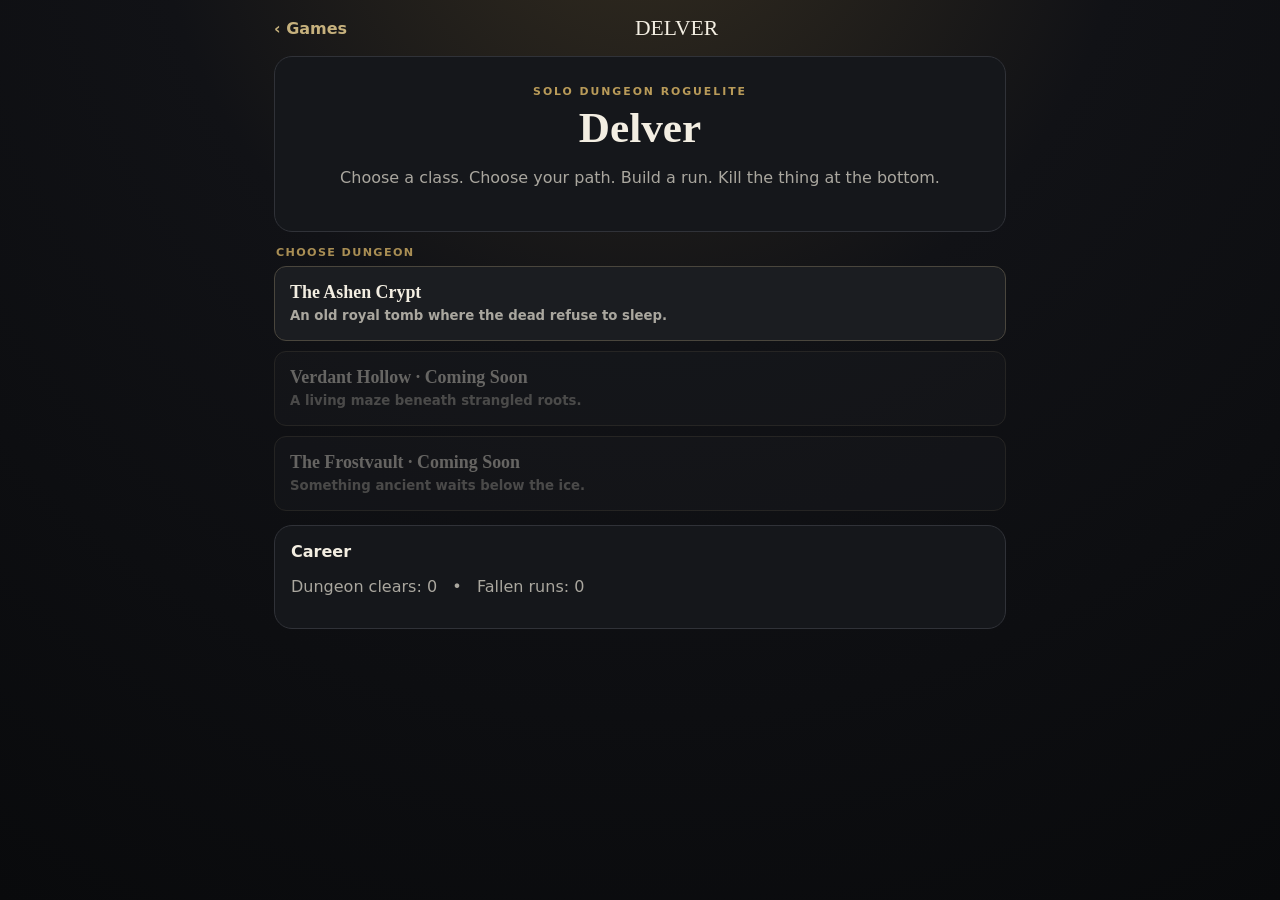
==== delver/index.html @ 5c70d093 "Add files via upload" ====
<!doctype html><html lang="en"><head><meta charset="utf-8"><meta name="viewport" content="width=device-width,initial-scale=1,viewport-fit=cover"><meta name="theme-color" content="#15130f"><link rel="stylesheet" href="styles.css"><title>Delver</title></head><body><main id="app"></main><script src="app.js"></script></body></html>
---- delver/styles.css ----
:root{font-family:Inter,ui-sans-serif,system-ui,-apple-system,sans-serif;color:#f3eee2;background:#0b0c0e}*{box-sizing:border-box}body{margin:0;background:radial-gradient(circle at 50% -15%,#342d20,#111216 40%,#090a0c 100%);min-height:100vh}.app{width:min(760px,100%);margin:auto;padding:calc(16px + env(safe-area-inset-top)) 14px calc(28px + env(safe-area-inset-bottom))}button{font:inherit;color:inherit;min-height:46px;border:1px solid #4a463d;border-radius:12px;background:#24231f;padding:10px 14px;font-weight:750}button:disabled{opacity:.38}button:active:not(:disabled){transform:scale(.98)}.primary{background:#8b7139;border-color:#b79852;color:#fff}.danger{background:#572828;border-color:#814242}.ghost{background:transparent}.top{display:flex;justify-content:space-between;align-items:center;gap:12px;margin-bottom:15px}.back{text-decoration:none;color:#c6b17d;font-weight:700}.brand{font-family:Georgia,serif;font-size:1.35rem}.panel{background:#15171b;border:1px solid #303238;border-radius:18px;padding:16px;margin-bottom:14px}.hero{text-align:center;padding:28px 18px}.kicker{font-size:.68rem;letter-spacing:.18em;font-weight:850;color:#b99b59}.hero h1,.screen-title{font-family:Georgia,serif;margin:5px 0 8px}.hero h1{font-size:2.7rem}.muted{color:#aaa79f}.dungeons,.classes,.choices,.upgrades{display:grid;gap:10px}.dungeon,.class-card,.choice,.upgrade{text-align:left;width:100%;padding:15px;background:#1b1d21}.dungeon strong,.class-card strong,.choice strong,.upgrade strong{display:block;font-family:Georgia,serif;font-size:1.12rem;margin-bottom:4px}.dungeon span,.class-card span,.choice span,.upgrade span{display:block;color:#aaa79f;font-size:.83rem;line-height:1.35}.locked{opacity:.45}.stats{display:grid;grid-template-columns:repeat(4,1fr);gap:7px;margin-bottom:12px}.stat{background:#17191d;border:1px solid #303238;border-radius:12px;padding:9px 5px;text-align:center}.stat span{display:block;color:#918f89;font-size:.65rem;text-transform:uppercase}.stat strong{font-size:1.05rem}.map{display:flex;gap:5px;align-items:center;justify-content:center;overflow:auto;padding:5px 0 12px}.node{flex:0 0 35px;height:35px;border-radius:50%;border:1px solid #4b4b49;display:grid;place-items:center;font-size:.7rem;color:#8d8b84}.node.done{background:#5f512f;color:white}.node.current{border-color:#d0ac58;color:#f4d78f;box-shadow:0 0 0 2px #d0ac5828}.line{width:14px;height:1px;background:#494949;flex:0 0 14px}.enemy{padding:13px;border:1px solid #493838;background:#21191a;border-radius:14px;margin:9px 0}.enemy-head{display:flex;justify-content:space-between;gap:8px}.enemy h3{margin:0;font-family:Georgia,serif}.hpbar{height:7px;background:#382526;border-radius:99px;overflow:hidden;margin:9px 0}.hpfill{height:100%;background:#a74e4e}.combat-actions{display:grid;grid-template-columns:1fr 1fr;gap:8px}.message{padding:11px 12px;border-left:3px solid #a88a48;background:#1b1a16;color:#d2c7ad;margin-bottom:10px;font-size:.87rem}.log{font-size:.78rem;color:#96938d;max-height:120px;overflow:auto}.log div{padding:4px 0;border-bottom:1px solid #24262a}.ability{color:#d7bd7d}.loot{color:#8fc29a}.room-icon{font-size:2.3rem;text-align:center;margin:5px}.result{text-align:center;padding:25px 10px}.result .big{font-size:3.5rem}.result h2{font-family:Georgia,serif;font-size:2rem;margin:8px}.badges{display:flex;flex-wrap:wrap;gap:6px;margin:10px 0}.badge{font-size:.72rem;background:#25272b;border:1px solid #3a3c42;border-radius:99px;padding:5px 9px}.section-label{font-size:.7rem;letter-spacing:.12em;text-transform:uppercase;color:#a98e54;font-weight:800;margin:14px 2px 7px}@media(min-width:620px){.classes{grid-template-columns:1fr 1fr}.choices,.upgrades{grid-template-columns:repeat(3,1fr)}}
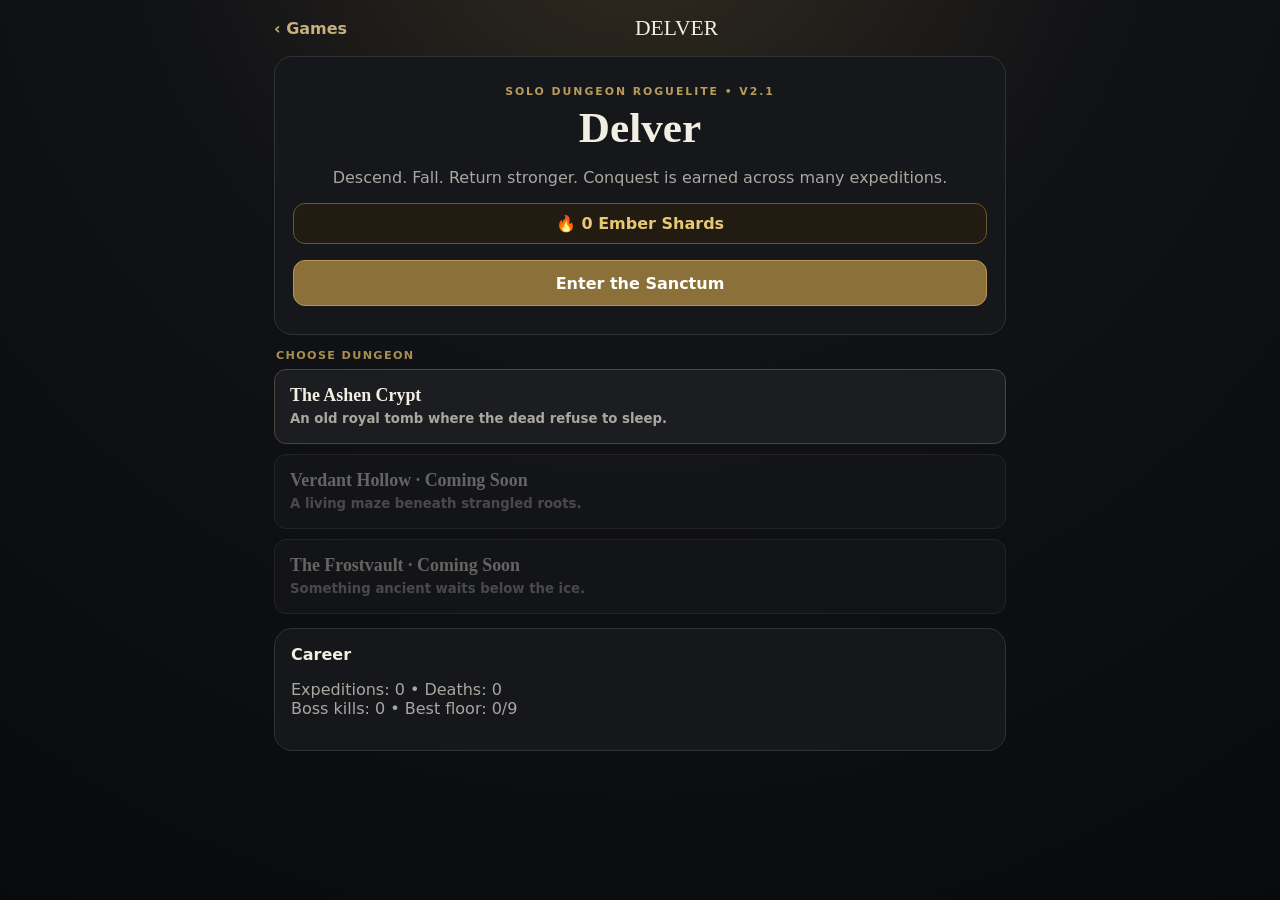
==== commit da684cf7: "Add files via upload" ====
--- a/delver/index.html
+++ b/delver/index.html
@@ -1 +1 @@
-<!doctype html><html lang="en"><head><meta charset="utf-8"><meta name="viewport" content="width=device-width,initial-scale=1,viewport-fit=cover"><meta name="theme-color" content="#15130f"><link rel="stylesheet" href="styles.css"><title>Delver</title></head><body><main id="app"></main><script src="app.js"></script></body></html>
+<!doctype html><html lang="en"><head><meta charset="utf-8"><meta name="viewport" content="width=device-width,initial-scale=1,viewport-fit=cover"><meta name="theme-color" content="#15130f"><link rel="stylesheet" href="styles.css?v=2.1"><title>Delver</title></head><body><main id="app"></main><script src="app.js?v=2.1"></script></body></html>
--- a/delver/styles.css
+++ b/delver/styles.css
@@ -1 +1,2 @@
 :root{font-family:Inter,ui-sans-serif,system-ui,-apple-system,sans-serif;color:#f3eee2;background:#0b0c0e}*{box-sizing:border-box}body{margin:0;background:radial-gradient(circle at 50% -15%,#342d20,#111216 40%,#090a0c 100%);min-height:100vh}.app{width:min(760px,100%);margin:auto;padding:calc(16px + env(safe-area-inset-top)) 14px calc(28px + env(safe-area-inset-bottom))}button{font:inherit;color:inherit;min-height:46px;border:1px solid #4a463d;border-radius:12px;background:#24231f;padding:10px 14px;font-weight:750}button:disabled{opacity:.38}button:active:not(:disabled){transform:scale(.98)}.primary{background:#8b7139;border-color:#b79852;color:#fff}.danger{background:#572828;border-color:#814242}.ghost{background:transparent}.top{display:flex;justify-content:space-between;align-items:center;gap:12px;margin-bottom:15px}.back{text-decoration:none;color:#c6b17d;font-weight:700}.brand{font-family:Georgia,serif;font-size:1.35rem}.panel{background:#15171b;border:1px solid #303238;border-radius:18px;padding:16px;margin-bottom:14px}.hero{text-align:center;padding:28px 18px}.kicker{font-size:.68rem;letter-spacing:.18em;font-weight:850;color:#b99b59}.hero h1,.screen-title{font-family:Georgia,serif;margin:5px 0 8px}.hero h1{font-size:2.7rem}.muted{color:#aaa79f}.dungeons,.classes,.choices,.upgrades{display:grid;gap:10px}.dungeon,.class-card,.choice,.upgrade{text-align:left;width:100%;padding:15px;background:#1b1d21}.dungeon strong,.class-card strong,.choice strong,.upgrade strong{display:block;font-family:Georgia,serif;font-size:1.12rem;margin-bottom:4px}.dungeon span,.class-card span,.choice span,.upgrade span{display:block;color:#aaa79f;font-size:.83rem;line-height:1.35}.locked{opacity:.45}.stats{display:grid;grid-template-columns:repeat(4,1fr);gap:7px;margin-bottom:12px}.stat{background:#17191d;border:1px solid #303238;border-radius:12px;padding:9px 5px;text-align:center}.stat span{display:block;color:#918f89;font-size:.65rem;text-transform:uppercase}.stat strong{font-size:1.05rem}.map{display:flex;gap:5px;align-items:center;justify-content:center;overflow:auto;padding:5px 0 12px}.node{flex:0 0 35px;height:35px;border-radius:50%;border:1px solid #4b4b49;display:grid;place-items:center;font-size:.7rem;color:#8d8b84}.node.done{background:#5f512f;color:white}.node.current{border-color:#d0ac58;color:#f4d78f;box-shadow:0 0 0 2px #d0ac5828}.line{width:14px;height:1px;background:#494949;flex:0 0 14px}.enemy{padding:13px;border:1px solid #493838;background:#21191a;border-radius:14px;margin:9px 0}.enemy-head{display:flex;justify-content:space-between;gap:8px}.enemy h3{margin:0;font-family:Georgia,serif}.hpbar{height:7px;background:#382526;border-radius:99px;overflow:hidden;margin:9px 0}.hpfill{height:100%;background:#a74e4e}.combat-actions{display:grid;grid-template-columns:1fr 1fr;gap:8px}.message{padding:11px 12px;border-left:3px solid #a88a48;background:#1b1a16;color:#d2c7ad;margin-bottom:10px;font-size:.87rem}.log{font-size:.78rem;color:#96938d;max-height:120px;overflow:auto}.log div{padding:4px 0;border-bottom:1px solid #24262a}.ability{color:#d7bd7d}.loot{color:#8fc29a}.room-icon{font-size:2.3rem;text-align:center;margin:5px}.result{text-align:center;padding:25px 10px}.result .big{font-size:3.5rem}.result h2{font-family:Georgia,serif;font-size:2rem;margin:8px}.badges{display:flex;flex-wrap:wrap;gap:6px;margin:10px 0}.badge{font-size:.72rem;background:#25272b;border:1px solid #3a3c42;border-radius:99px;padding:5px 9px}.section-label{font-size:.7rem;letter-spacing:.12em;text-transform:uppercase;color:#a98e54;font-weight:800;margin:14px 2px 7px}@media(min-width:620px){.classes{grid-template-columns:1fr 1fr}.choices,.upgrades{grid-template-columns:repeat(3,1fr)}}
+.shard-bank{margin:12px 0;padding:10px 12px;border:1px solid #6d5630;border-radius:12px;background:#211b12;color:#e8c875;font-weight:850;text-align:center}.result .ghost{display:block;width:100%;margin-top:9px}.hero .primary{width:100%;margin-top:4px}
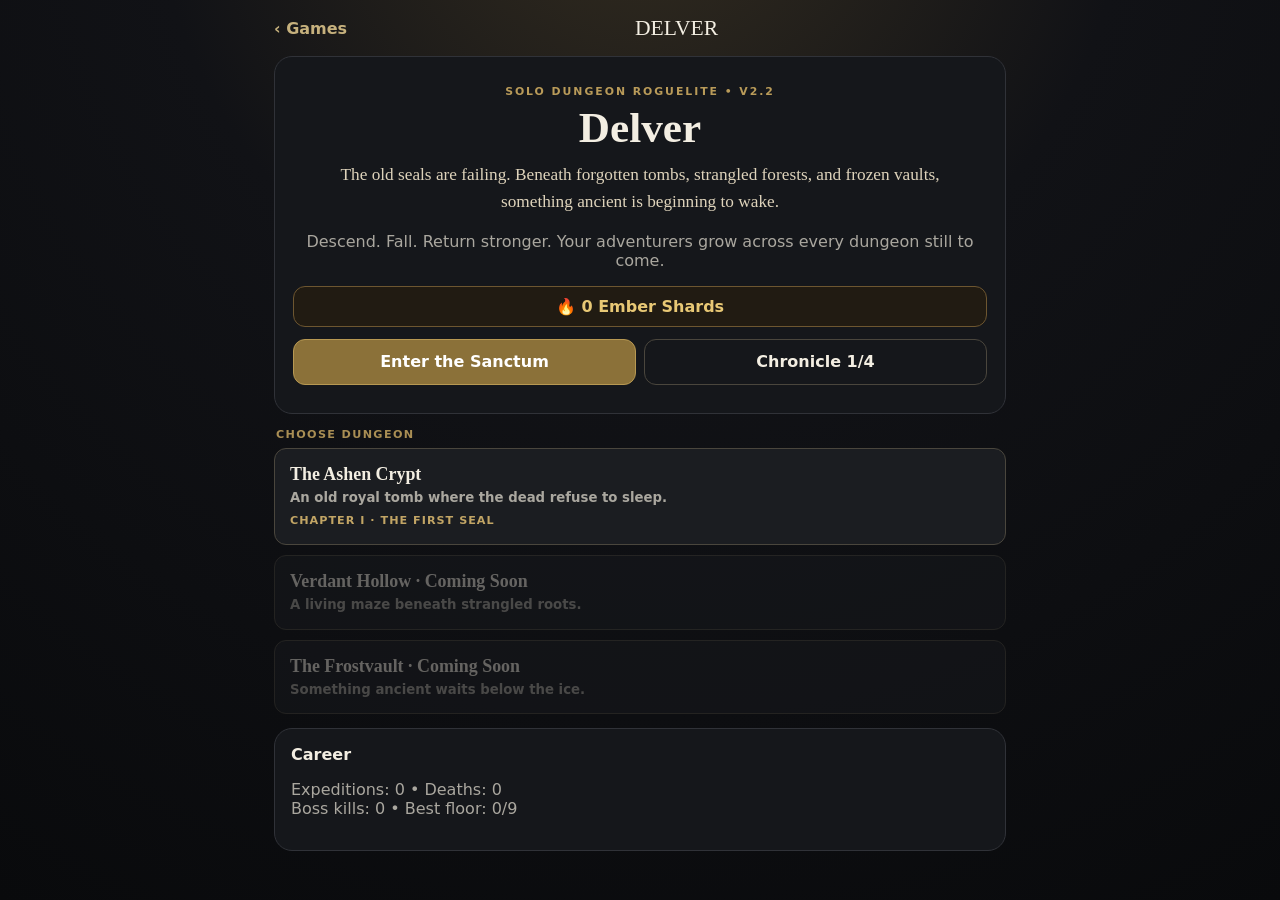
==== commit 49c8f760: "Add files via upload" ====
--- a/delver/index.html
+++ b/delver/index.html
@@ -1 +1 @@
-<!doctype html><html lang="en"><head><meta charset="utf-8"><meta name="viewport" content="width=device-width,initial-scale=1,viewport-fit=cover"><meta name="theme-color" content="#15130f"><link rel="stylesheet" href="styles.css?v=2.1"><title>Delver</title></head><body><main id="app"></main><script src="app.js?v=2.1"></script></body></html>
+<!doctype html><html lang="en"><head><meta charset="utf-8"><meta name="viewport" content="width=device-width,initial-scale=1,viewport-fit=cover"><meta name="theme-color" content="#15130f"><link rel="stylesheet" href="styles.css?v=2.2"><title>Delver</title></head><body><main id="app"></main><script src="app.js?v=2.2"></script></body></html>
--- a/delver/styles.css
+++ b/delver/styles.css
@@ -1,2 +1,10 @@
 :root{font-family:Inter,ui-sans-serif,system-ui,-apple-system,sans-serif;color:#f3eee2;background:#0b0c0e}*{box-sizing:border-box}body{margin:0;background:radial-gradient(circle at 50% -15%,#342d20,#111216 40%,#090a0c 100%);min-height:100vh}.app{width:min(760px,100%);margin:auto;padding:calc(16px + env(safe-area-inset-top)) 14px calc(28px + env(safe-area-inset-bottom))}button{font:inherit;color:inherit;min-height:46px;border:1px solid #4a463d;border-radius:12px;background:#24231f;padding:10px 14px;font-weight:750}button:disabled{opacity:.38}button:active:not(:disabled){transform:scale(.98)}.primary{background:#8b7139;border-color:#b79852;color:#fff}.danger{background:#572828;border-color:#814242}.ghost{background:transparent}.top{display:flex;justify-content:space-between;align-items:center;gap:12px;margin-bottom:15px}.back{text-decoration:none;color:#c6b17d;font-weight:700}.brand{font-family:Georgia,serif;font-size:1.35rem}.panel{background:#15171b;border:1px solid #303238;border-radius:18px;padding:16px;margin-bottom:14px}.hero{text-align:center;padding:28px 18px}.kicker{font-size:.68rem;letter-spacing:.18em;font-weight:850;color:#b99b59}.hero h1,.screen-title{font-family:Georgia,serif;margin:5px 0 8px}.hero h1{font-size:2.7rem}.muted{color:#aaa79f}.dungeons,.classes,.choices,.upgrades{display:grid;gap:10px}.dungeon,.class-card,.choice,.upgrade{text-align:left;width:100%;padding:15px;background:#1b1d21}.dungeon strong,.class-card strong,.choice strong,.upgrade strong{display:block;font-family:Georgia,serif;font-size:1.12rem;margin-bottom:4px}.dungeon span,.class-card span,.choice span,.upgrade span{display:block;color:#aaa79f;font-size:.83rem;line-height:1.35}.locked{opacity:.45}.stats{display:grid;grid-template-columns:repeat(4,1fr);gap:7px;margin-bottom:12px}.stat{background:#17191d;border:1px solid #303238;border-radius:12px;padding:9px 5px;text-align:center}.stat span{display:block;color:#918f89;font-size:.65rem;text-transform:uppercase}.stat strong{font-size:1.05rem}.map{display:flex;gap:5px;align-items:center;justify-content:center;overflow:auto;padding:5px 0 12px}.node{flex:0 0 35px;height:35px;border-radius:50%;border:1px solid #4b4b49;display:grid;place-items:center;font-size:.7rem;color:#8d8b84}.node.done{background:#5f512f;color:white}.node.current{border-color:#d0ac58;color:#f4d78f;box-shadow:0 0 0 2px #d0ac5828}.line{width:14px;height:1px;background:#494949;flex:0 0 14px}.enemy{padding:13px;border:1px solid #493838;background:#21191a;border-radius:14px;margin:9px 0}.enemy-head{display:flex;justify-content:space-between;gap:8px}.enemy h3{margin:0;font-family:Georgia,serif}.hpbar{height:7px;background:#382526;border-radius:99px;overflow:hidden;margin:9px 0}.hpfill{height:100%;background:#a74e4e}.combat-actions{display:grid;grid-template-columns:1fr 1fr;gap:8px}.message{padding:11px 12px;border-left:3px solid #a88a48;background:#1b1a16;color:#d2c7ad;margin-bottom:10px;font-size:.87rem}.log{font-size:.78rem;color:#96938d;max-height:120px;overflow:auto}.log div{padding:4px 0;border-bottom:1px solid #24262a}.ability{color:#d7bd7d}.loot{color:#8fc29a}.room-icon{font-size:2.3rem;text-align:center;margin:5px}.result{text-align:center;padding:25px 10px}.result .big{font-size:3.5rem}.result h2{font-family:Georgia,serif;font-size:2rem;margin:8px}.badges{display:flex;flex-wrap:wrap;gap:6px;margin:10px 0}.badge{font-size:.72rem;background:#25272b;border:1px solid #3a3c42;border-radius:99px;padding:5px 9px}.section-label{font-size:.7rem;letter-spacing:.12em;text-transform:uppercase;color:#a98e54;font-weight:800;margin:14px 2px 7px}@media(min-width:620px){.classes{grid-template-columns:1fr 1fr}.choices,.upgrades{grid-template-columns:repeat(3,1fr)}}
 .shard-bank{margin:12px 0;padding:10px 12px;border:1px solid #6d5630;border-radius:12px;background:#211b12;color:#e8c875;font-weight:850;text-align:center}.result .ghost{display:block;width:100%;margin-top:9px}.hero .primary{width:100%;margin-top:4px}
+
+.story-lead{font-family:Georgia,serif;font-size:1.08rem;line-height:1.55;color:#ded3bb;margin:10px auto 8px;max-width:610px}
+.hero-actions{display:grid;grid-template-columns:1fr 1fr;gap:8px;margin-top:4px}
+.hero-actions .primary{margin-top:0}
+.story-tag{margin-top:7px;color:#c2a565!important;font-size:.7rem!important;text-transform:uppercase;letter-spacing:.09em}
+.lore h2{font-family:Georgia,serif;margin:6px 0 8px}.lore p{line-height:1.55;color:#c2beb4;margin-bottom:0}
+.locked-lore{opacity:.55;background:#111317}.chronicle{display:grid;gap:10px}
+@media(max-width:420px){.hero-actions{grid-template-columns:1fr}}
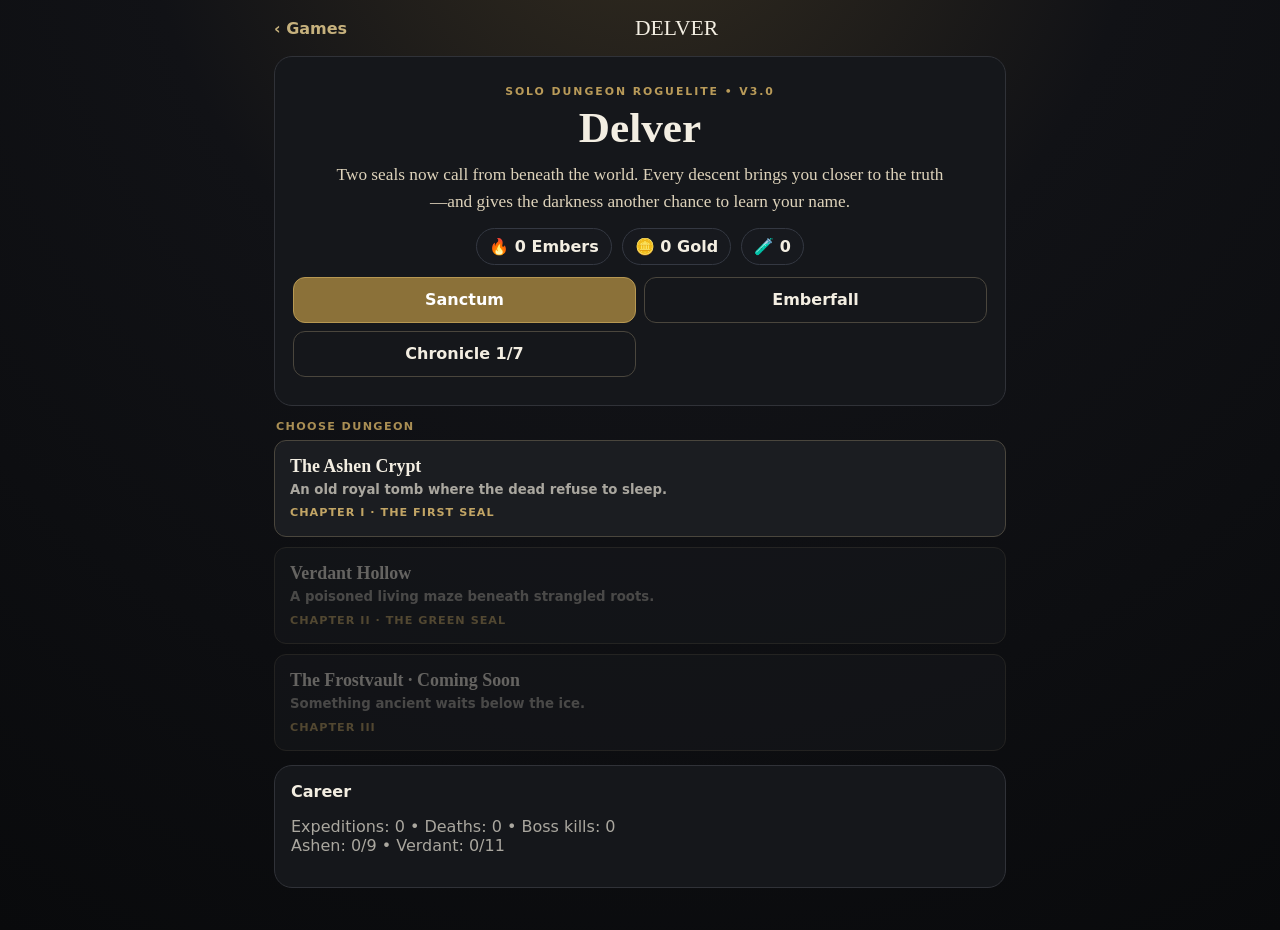
==== commit fffc381f: "Add files via upload" ====
--- a/delver/index.html
+++ b/delver/index.html
@@ -1 +1 @@
-<!doctype html><html lang="en"><head><meta charset="utf-8"><meta name="viewport" content="width=device-width,initial-scale=1,viewport-fit=cover"><meta name="theme-color" content="#15130f"><link rel="stylesheet" href="styles.css?v=2.2"><title>Delver</title></head><body><main id="app"></main><script src="app.js?v=2.2"></script></body></html>
+<!doctype html><html lang="en"><head><meta charset="utf-8"><meta name="viewport" content="width=device-width,initial-scale=1,viewport-fit=cover"><meta name="theme-color" content="#15130f"><link rel="stylesheet" href="styles.css?v=3.0"><title>Delver</title></head><body><main id="app"></main><script src="app.js?v=3.0"></script></body></html>
--- a/delver/styles.css
+++ b/delver/styles.css
@@ -8,3 +8,7 @@
 .lore h2{font-family:Georgia,serif;margin:6px 0 8px}.lore p{line-height:1.55;color:#c2beb4;margin-bottom:0}
 .locked-lore{opacity:.55;background:#111317}.chronicle{display:grid;gap:10px}
 @media(max-width:420px){.hero-actions{grid-template-columns:1fr}}
+
+.wallet{display:flex;gap:10px;flex-wrap:wrap;justify-content:center;margin:12px 0;font-weight:800}.wallet span{background:#17191e;border:1px solid #343842;border-radius:999px;padding:8px 12px}
+.city-grid{display:grid;grid-template-columns:1fr 1fr;gap:10px;margin:14px 0}.shop{display:grid;gap:9px}.equipment-card{margin:8px 0}.equip-row{display:grid;grid-template-columns:1fr 1fr;gap:8px;margin-top:9px}
+@media(max-width:430px){.city-grid,.equip-row{grid-template-columns:1fr}}
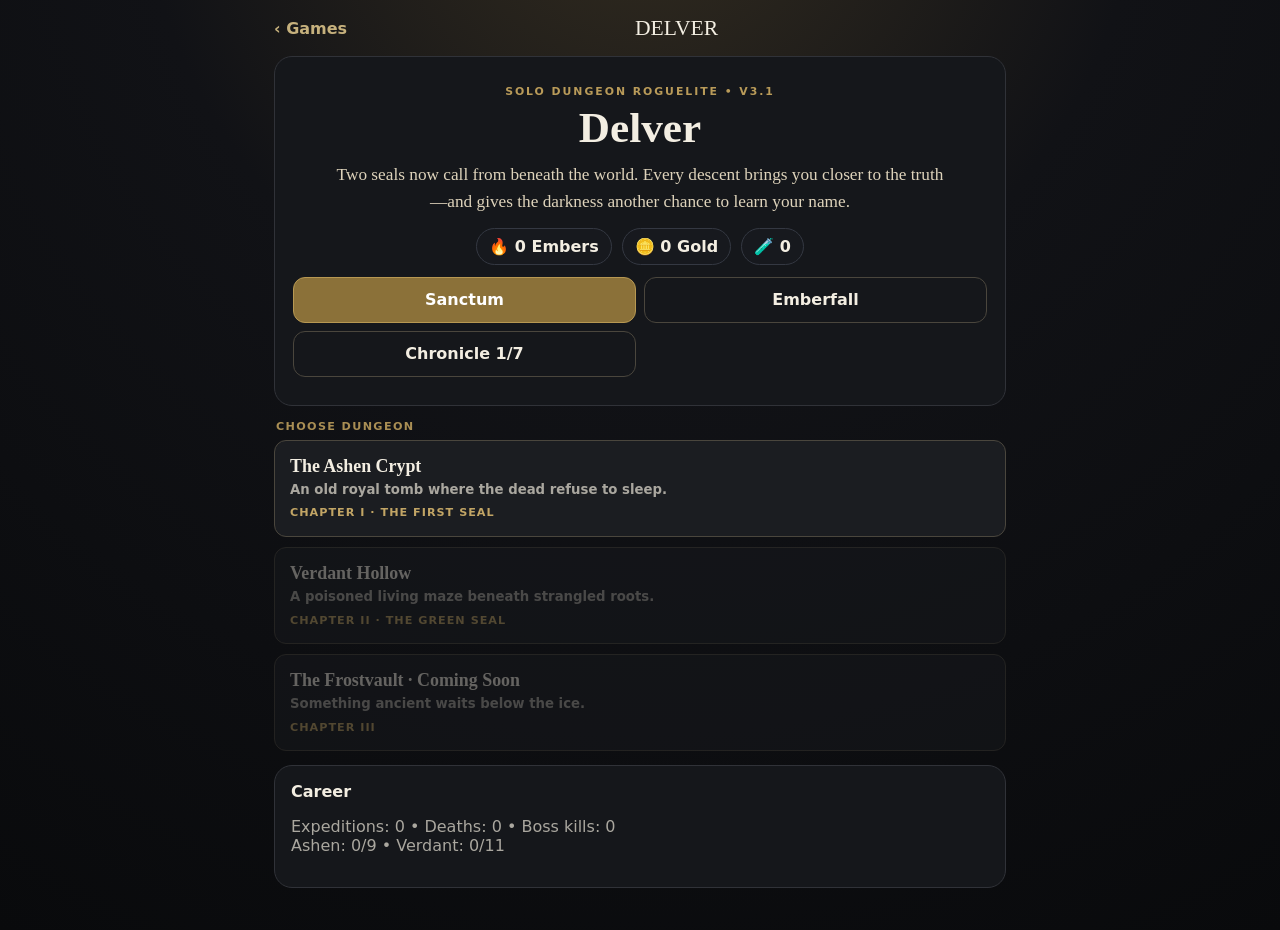
==== commit 76cab136: "Add files via upload" ====
--- a/delver/index.html
+++ b/delver/index.html
@@ -1 +1 @@
-<!doctype html><html lang="en"><head><meta charset="utf-8"><meta name="viewport" content="width=device-width,initial-scale=1,viewport-fit=cover"><meta name="theme-color" content="#15130f"><link rel="stylesheet" href="styles.css?v=3.0"><title>Delver</title></head><body><main id="app"></main><script src="app.js?v=3.0"></script></body></html>
+<!doctype html><html lang="en"><head><meta charset="utf-8"><meta name="viewport" content="width=device-width,initial-scale=1,viewport-fit=cover"><meta name="theme-color" content="#15130f"><link rel="stylesheet" href="styles.css?v=3.1"><title>Delver</title></head><body><main id="app"></main><script src="app.js?v=3.1"></script></body></html>
--- a/delver/styles.css
+++ b/delver/styles.css
@@ -12,3 +12,6 @@
 .wallet{display:flex;gap:10px;flex-wrap:wrap;justify-content:center;margin:12px 0;font-weight:800}.wallet span{background:#17191e;border:1px solid #343842;border-radius:999px;padding:8px 12px}
 .city-grid{display:grid;grid-template-columns:1fr 1fr;gap:10px;margin:14px 0}.shop{display:grid;gap:9px}.equipment-card{margin:8px 0}.equip-row{display:grid;grid-template-columns:1fr 1fr;gap:8px;margin-top:9px}
 @media(max-width:430px){.city-grid,.equip-row{grid-template-columns:1fr}}
+
+.save-actions{display:grid;grid-template-columns:1fr 1fr;gap:9px;margin-top:12px}.file-button{display:flex;align-items:center;justify-content:center;min-height:46px;border:1px solid #4b4f58;border-radius:12px;background:#17191e;font-weight:800;padding:10px;cursor:pointer}.file-button input{display:none}.danger-soft{width:100%;border:1px solid #77534c;background:#281c1a;color:#f0c4b9;border-radius:12px;padding:12px;font-weight:800}.recovery-panel{border-color:#5c4634}
+@media(max-width:430px){.save-actions{grid-template-columns:1fr}}
